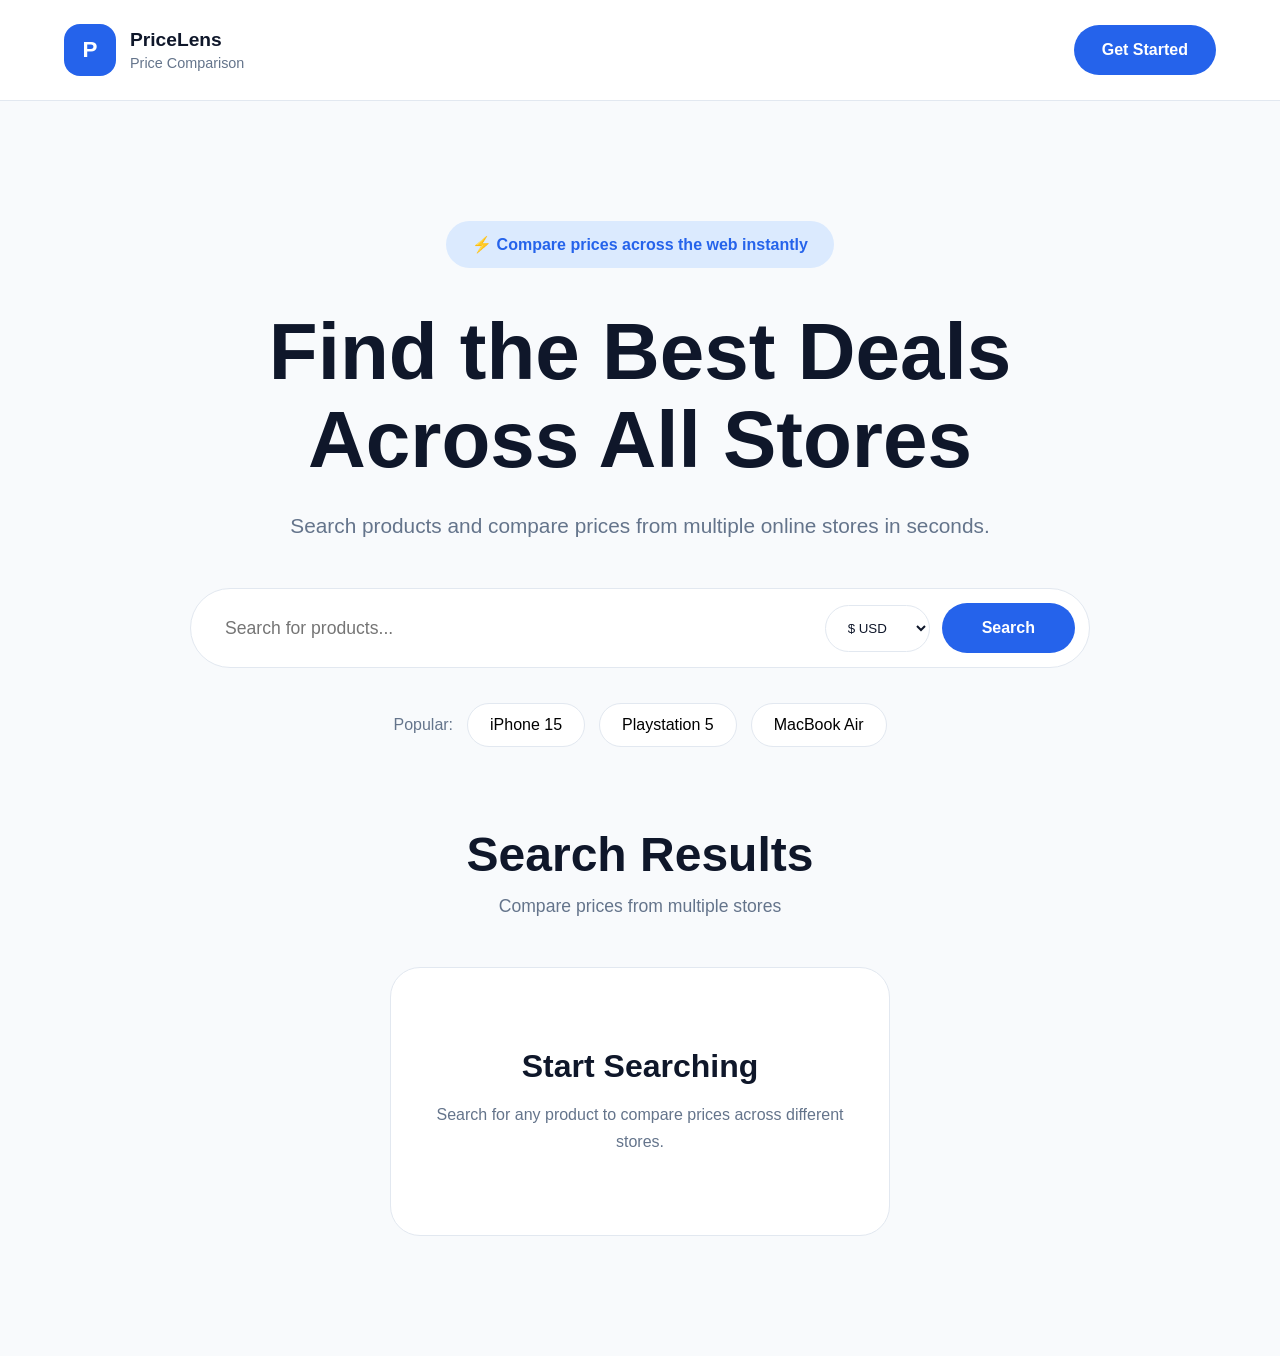
==== frontend/index.html @ a6253e13 "frontend structure" ====
<!DOCTYPE html>
<html lang="en">

<head>

    <meta charset="UTF-8">

    <meta name="viewport" content="width=device-width, initial-scale=1.0">

    <title>PriceLens</title>

    <link rel="stylesheet" href="./assets/styles/main.css">

</head>

<body>

    <header class="header">

        <div class="container header-content">

            <div class="logo">

                <div class="logo-box">
                    P
                </div>

                <div class="logo-text">

                    <h2>PriceLens</h2>

                    <p>Price Comparison</p>

                </div>

            </div>


            <button class="primary-btn">

                Get Started

            </button>

        </div>

    </header>


    <section class="hero">

        <div class="container">

            <div class="hero-badge">

                ⚡ Compare prices across the web instantly

            </div>


            <h1 class="hero-title">

                Find the Best Deals<br>
                Across All Stores

            </h1>


            <p class="hero-description">

                Search products and compare prices from multiple
                online stores in seconds.

            </p>

            <div class="search-box">

                <input type="text" class="search-input" id="searchInput" placeholder="Search for products...">

                <select class="currency-select" id="currencySelect">

                    <option value="USD">$ USD</option>

                    <option value="ILS">₪ ILS</option>

                    <option value="JOD">JD JOD</option>

                    <option value="EUR">€ EUR</option>

                </select>

                <button class="primary-btn search-btn" id="searchBtn">

                    Search

                </button>

            </div>


            <div class="popular-searches">

                <span class="popular-label">

                    Popular:

                </span>

                <button class="popular-tag">

                    iPhone 15

                </button>

                <button class="popular-tag">

                    Playstation 5

                </button>

                <button class="popular-tag">

                    MacBook Air

                </button>

            </div>

        </div>

    </section>


    <!-- RESULTS -->
    <section class="results-section">

        <div class="container">

            <div class="results-header">

                <h2>

                    Search Results

                </h2>

                <p>

                    Compare prices from multiple stores

                </p>

            </div>


            <div class="results-grid" id="resultsGrid">

            </div>

        </div>

    </section>


    <script type="module" src="./assets/js/main.js"></script>

</body>

</html>
---- frontend/assets/styles/main.css ----
@import "./variables.css";
@import "./utilities.css";
@import "./components.css";
@import "./responsive.css";
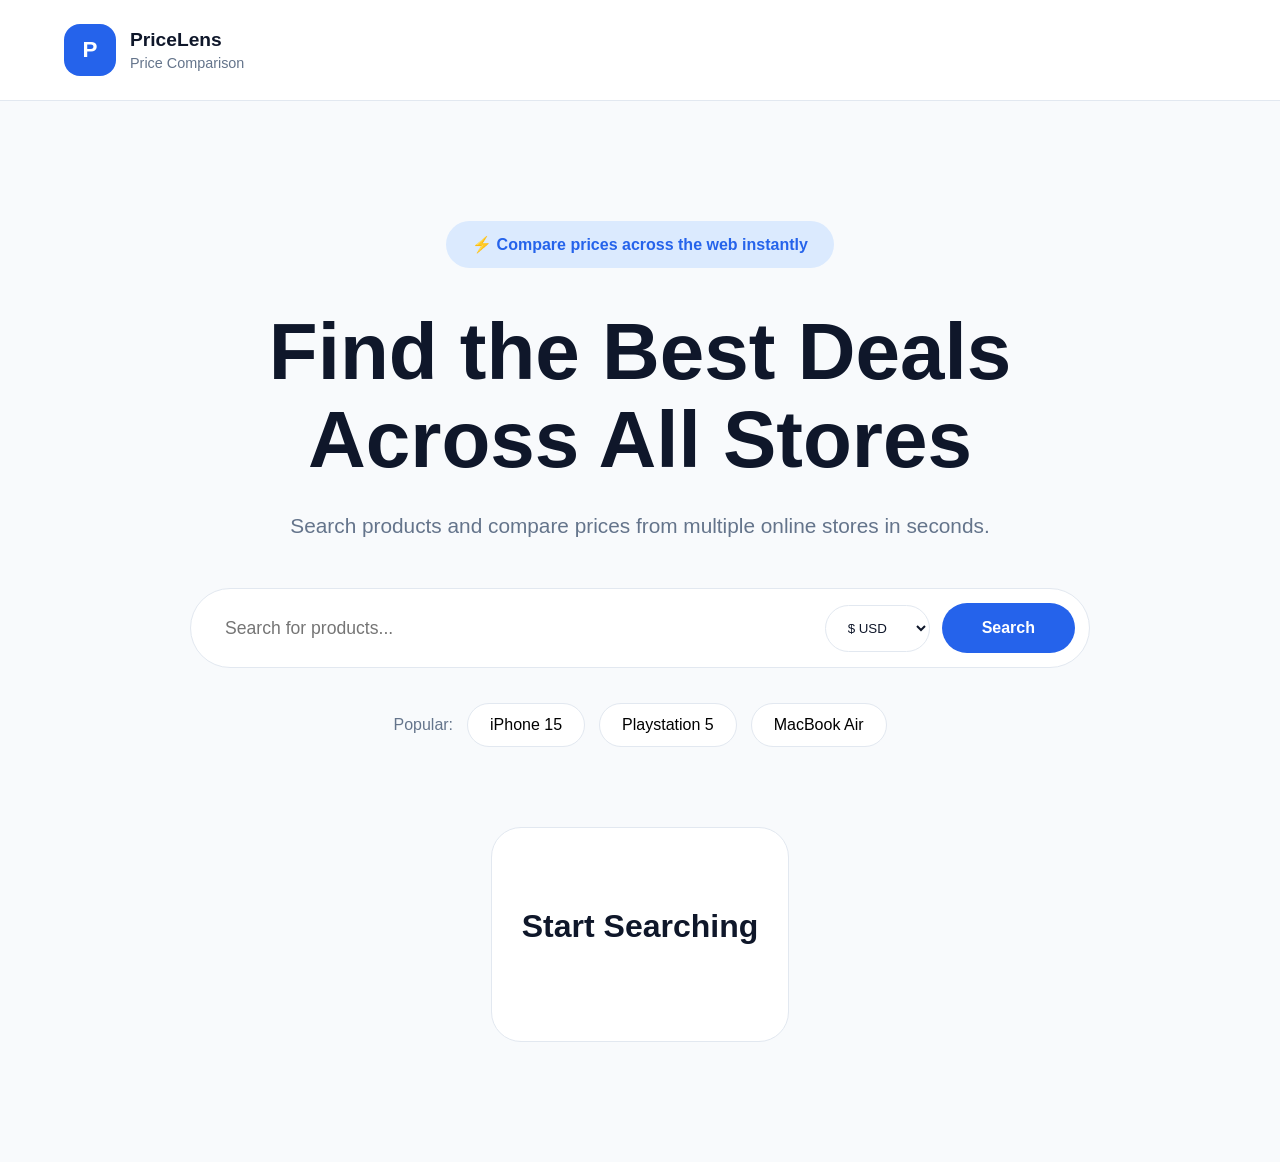
==== commit d54547f2: "Price Comparator" ====
--- a/frontend/index.html
+++ b/frontend/index.html
@@ -34,13 +34,6 @@
                 </div>
 
             </div>
-
-
-            <button class="primary-btn">
-
-                Get Started
-
-            </button>
 
         </div>
 
@@ -136,23 +129,6 @@
 
         <div class="container">
 
-            <div class="results-header">
-
-                <h2>
-
-                    Search Results
-
-                </h2>
-
-                <p>
-
-                    Compare prices from multiple stores
-
-                </p>
-
-            </div>
-
-
             <div class="results-grid" id="resultsGrid">
 
             </div>
